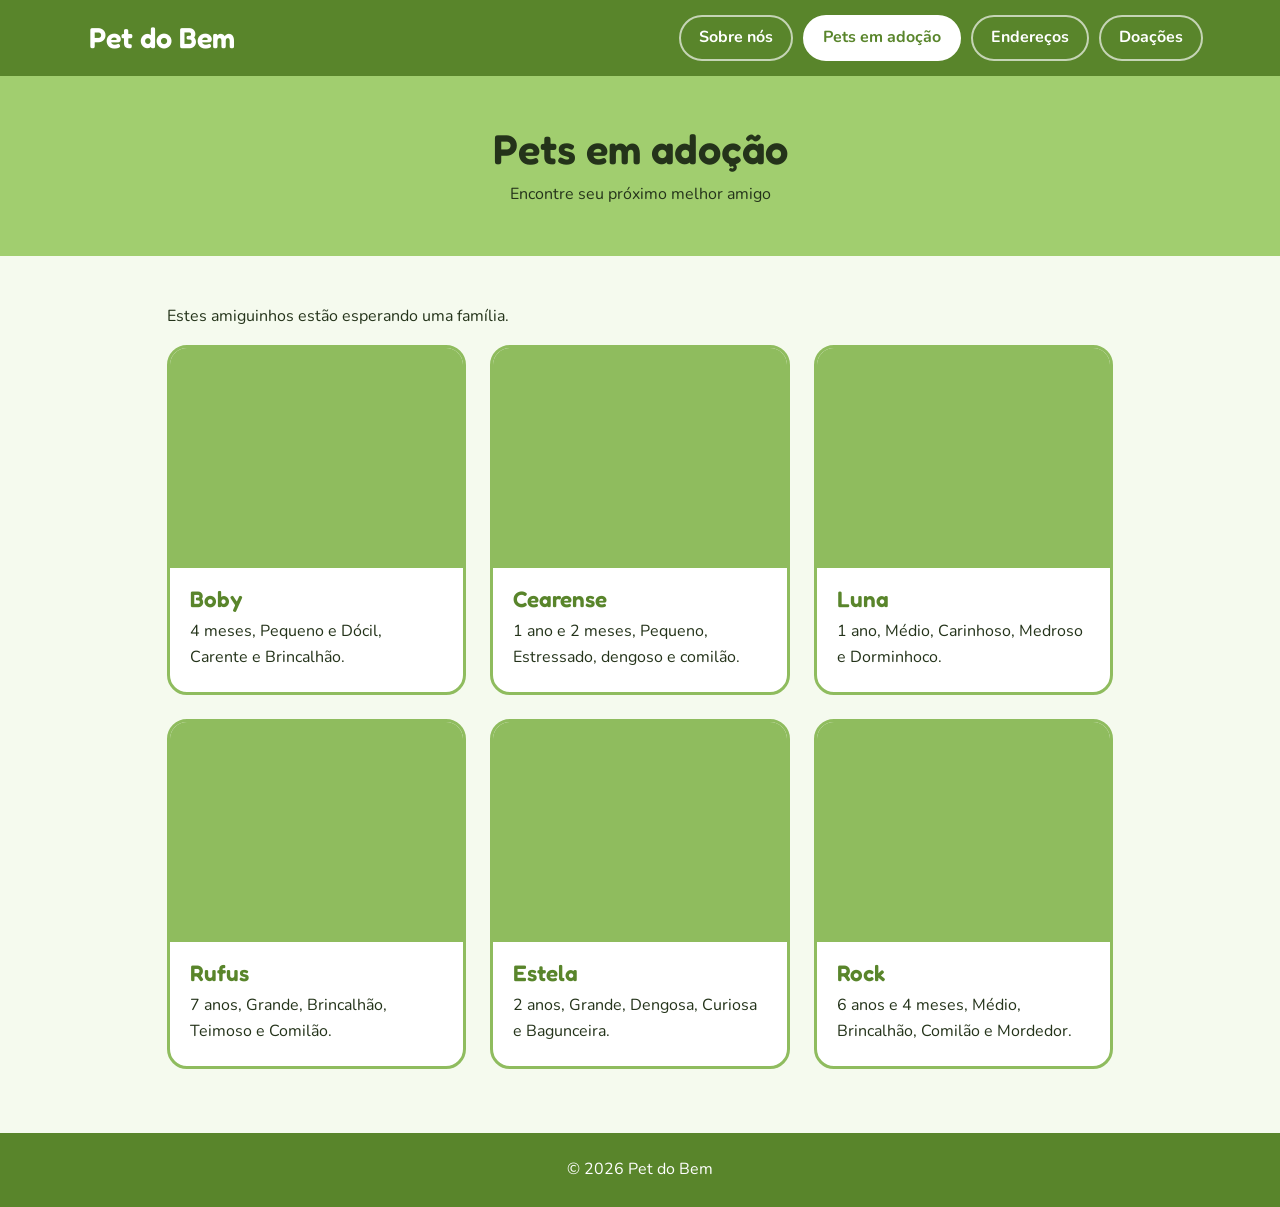
==== adocao.html @ d0f6801f "Add files via upload" ====
<!DOCTYPE html>
<html lang="pt-BR">
<head>
  <meta charset="UTF-8">
  <meta name="viewport" content="width=device-width, initial-scale=1">
  <title>Pets em adoção | Pet do Bem</title>
  <link rel="preconnect" href="https://fonts.googleapis.com">
  <link rel="preconnect" href="https://fonts.gstatic.com" crossorigin>
  <link href="https://fonts.googleapis.com/css2?family=Fredoka:wght@500;600&family=Nunito:wght@400;700&display=swap" rel="stylesheet">
  <link rel="stylesheet" href="style.css">
  <link rel="stylesheet" href="acessibilidade.css">
</head>
<body>

  <header class="topo">
    <a class="logo" href="index.html">
      <img class="logo-img" src="https://imgcdn.stablediffusionweb.com/2026/9/29/527c173d-e4d0-47e0-976a-0aa6f7d1f1d5.webp" alt="">
      <span>Pet do Bem</span>
    </a>
    <nav aria-label="Menu principal">
      <ul class="menu">
        <li><a href="sobre.html">Sobre nós</a></li>
        <li><a href="adocao.html" aria-current="page">Pets em adoção</a></li>
        <li><a href="enderecos.html">Endereços</a></li>
        <li><a href="doacoes.html">Doações</a></li>
      </ul>
    </nav>
  </header>

  <section class="pagina-topo">
    <h1>Pets em adoção</h1>
    <p>Encontre seu próximo melhor amigo</p>
  </section>

  <main class="conteudo">
    <p>Estes amiguinhos estão esperando uma família.</p>
    <div class="cards">
      <article class="card">
        <div class="card-foto" role="img" aria-label="Foto de Boby, pet em adoção" style="background-image: url('https://bompracachorro.blogfolha.uol.com.br/files/2017/10/img_0725-768x658.jpg')"></div>
        <div class="card-corpo">
          <h3>Boby</h3>
          <p>4 meses, Pequeno e Dócil, Carente e Brincalhão.</p>
        </div>
      </article>
      <article class="card">
        <div class="card-foto" role="img" aria-label="Foto de Cearense, pet em adoção" style="background-image: url('https://pixnio.com/free-images/2019/11/07/2019-11-07-11-02-51-1200x800.jpg')"></div>
        <div class="card-corpo">
          <h3>Cearense</h3>
          <p>1 ano e 2 meses, Pequeno, Estressado, dengoso e comilão.</p>
        </div>
      </article>
      <article class="card">
        <div class="card-foto" role="img" aria-label="Foto de Luna, pet em adoção" style="background-image: url('https://www.portaldodog.com.br/wp-content/uploads/2019/04/jack-russell-terrier-lying-dog-bed_1385-438.jpg')"></div>
        <div class="card-corpo">
          <h3>Luna</h3>
          <p>1 ano, Médio, Carinhoso, Medroso e Dorminhoco.</p>
        </div>
      </article>
      <article class="card">
        <div class="card-foto" role="img" aria-label="Foto de Rufus, pet em adoção" style="background-image: url('https://fotos.amomeupet.org/uploads/fotos/1624630386_60d5e472e8319_hd.jpeg')"></div>
        <div class="card-corpo">
          <h3>Rufus</h3>
          <p>7 anos, Grande, Brincalhão, Teimoso e Comilão.</p>
        </div>
      </article>
      <article class="card">
        <div class="card-foto" role="img" aria-label="Foto de Estela, pet em adoção" style="background-image: url('https://encrypted-tbn0.gstatic.com/images?q=tbn:ANd9GcQowdyr7FUEkprAl_MJGTAhGIv1s3kmtCga_kO8d2Eqyo5r_34YKFVzz2c&s=10.jpg')"></div>
        <div class="card-corpo">
          <h3>Estela</h3>
          <p>2 anos, Grande, Dengosa, Curiosa e Bagunceira.</p>
        </div>
      </article>
      <article class="card">
        <div class="card-foto" role="img" aria-label="Foto de Rock, pet em adoção" style="background-image: url('https://fisiocarepet.com.br/wp-content/uploads/2018/01/cadeira-rodas-para-cachorros-e1564421662306.jpg')"></div>
        <div class="card-corpo">
          <h3>Rock</h3>
          <p> 6 anos e 4 meses, Médio, Brincalhão, Comilão e Mordedor.</p>
        </div>
      </article>
    </div>
  </main>

  <footer class="rodape">
    <p>&copy; 2026 Pet do Bem</p>
  </footer>

  <div vw class="enabled">
    <div vw-access-button class="active"></div>
    <div vw-plugin-wrapper>
      <div class="vw-plugin-top-wrapper"></div>
    </div>
  </div>
  <script src="acessibilidade.js"></script>
  <script src="https://vlibras.gov.br/app/vlibras-plugin.js"></script>
  <script>new window.VLibras.Widget("https://vlibras.gov.br/app");</script>

</body>
</html>
---- style.css ----
/* ===== PALETA ===== */
:root {
  --color1: #a1ce6f;
  --color2: #8fbc5e;
  --color3: #7daa4d;
  --color4: #6b973c;
  --color5: #59852b;

  --fundo: #f5faee;
  --texto: #24331a;
  --branco: #ffffff;
}

/* ===== BASE ===== */
* {
  box-sizing: border-box;
  margin: 0;
  padding: 0;
}

body {
  font-family: "Nunito", Arial, sans-serif;
  color: var(--texto);
  background: var(--fundo);
  line-height: 1.6;
}

h1, h2, h3 {
  font-family: "Fredoka", "Nunito", Arial, sans-serif;
  font-weight: 600;
  line-height: 1.2;
}

a:focus-visible,
button:focus-visible {
  outline: 3px solid var(--color5);
  outline-offset: 3px;
}

/* ===== CABEÇALHO ===== */
.topo {
  background: var(--color5);
  color: var(--branco);
  display: flex;
  align-items: center;
  justify-content: space-between;
  flex-wrap: wrap;
  gap: 12px 24px;
  padding: 12px 6%;
}

.logo {
  display: flex;
  align-items: center;
  gap: 12px;
  font-family: "Fredoka", Arial, sans-serif;
  font-size: 1.8rem;
  font-weight: 600;
  color: var(--branco);
  text-decoration: none;
}

.logo-img {
  height: 52px;
  width: auto;
  border-radius: 50%;
  background: var(--branco);
  object-fit: contain;
}

.menu {
  display: flex;
  flex-wrap: wrap;
  gap: 10px;
  list-style: none;
}

.menu a {
  display: block;
  color: var(--branco);
  text-decoration: none;
  font-weight: 700;
  padding: 8px 18px;
  border: 2px solid rgba(255, 255, 255, 0.65);
  border-radius: 999px;
  transition: background 0.2s, color 0.2s;
}

.menu a:hover,
.menu a[aria-current="page"] {
  background: var(--branco);
  color: var(--color5);
  border-color: var(--branco);
}

/* ===== CARROSSEL ===== */
.carrossel {
  position: relative;
  width: 100%;
  height: 480px;
  overflow: hidden;
  background: var(--color4);
}

.slide {
  position: absolute;
  inset: 0;
  opacity: 0;
  transition: opacity 0.8s ease;
  background-color: var(--color3);
  background-size: cover;
  background-position: center;
}

.slide.ativo {
  opacity: 1;
}

/* Letreiro na lateral esquerda */
.slide span {
  position: absolute;
  top: 0;
  bottom: 0;
  left: 0;
  width: 46%;
  display: flex;
  align-items: center;
  padding: 0 8% 0 6%;
  background: linear-gradient(to right,
    rgba(40, 66, 17, 0.92) 0%,
    rgba(40, 66, 17, 0.85) 65%,
    rgba(40, 66, 17, 0) 100%);
  color: var(--branco);
  font-family: "Fredoka", Arial, sans-serif;
  font-weight: 600;
  font-size: clamp(1.4rem, 2.8vw, 2.5rem);
  line-height: 1.25;
  text-align: left;
  text-shadow: 0 2px 6px rgba(0, 0, 0, 0.35);
}

.bolinhas {
  position: absolute;
  bottom: 18px;
  left: 50%;
  transform: translateX(-50%);
  display: flex;
  gap: 10px;
  z-index: 2;
}

.bolinhas button {
  width: 14px;
  height: 14px;
  border-radius: 50%;
  border: 2px solid var(--branco);
  background: transparent;
  cursor: pointer;
}

.bolinhas button.ativo {
  background: var(--branco);
}

/* ===== TÍTULO DE SEÇÃO ===== */
.titulo-secao {
  text-align: center;
  color: var(--color5);
  font-size: 2.2rem;
  padding: 56px 6% 8px;
}

/* ===== ZIGUE-ZAGUE ===== */
.zigzag {
  max-width: 1100px;
  margin: 0 auto;
  padding: 24px 6% 56px;
}

.linha {
  display: grid;
  grid-template-columns: 1fr 1fr;
  align-items: center;
  gap: 48px;
  margin-bottom: 56px;
}

.linha:nth-child(even) .foto {
  order: 2;
}

.foto {
  aspect-ratio: 4 / 3;
  border-radius: 24px;
  background-color: var(--color2);
  background-size: cover;
  background-position: center;
  display: flex;
  align-items: center;
  justify-content: center;
  color: var(--branco);
  font-family: "Fredoka", Arial, sans-serif;
  text-align: center;
  padding: 16px;
}

.descricao {
  border-left: 6px solid var(--color1);
  padding-left: 24px;
}

.descricao h3 {
  color: var(--color5);
  font-size: 1.7rem;
  margin-bottom: 12px;
}

/* ===== BLOCOS DE NAVEGAÇÃO (página inicial) ===== */
.blocos {
  background: var(--color1);
  padding: 56px 6%;
}

.blocos-grade {
  max-width: 1100px;
  margin: 0 auto;
  display: grid;
  grid-template-columns: repeat(2, 1fr);
  gap: 24px;
}

.bloco {
  min-height: 220px;
  background: var(--branco);
  border: 3px solid var(--color4);
  border-radius: 20px;
  padding: 24px;
  display: flex;
  flex-direction: column;
  align-items: center;
  justify-content: center;
  gap: 10px;
  text-align: center;
  text-decoration: none;
  color: var(--texto);
  transition: transform 0.2s, background 0.2s;
}

.bloco:hover {
  transform: translateY(-4px);
  background: var(--fundo);
}

.bloco h3 {
  color: var(--color5);
  font-size: 1.8rem;
}

/* ===== PÁGINAS INTERNAS ===== */
.pagina-topo {
  background: var(--color1);
  text-align: center;
  padding: 48px 6%;
}

.pagina-topo h1 {
  color: var(--texto);
  font-size: 2.6rem;
  margin-bottom: 8px;
}

.conteudo {
  max-width: 1100px;
  margin: 0 auto;
  padding: 48px 6% 64px;
}

.conteudo h2 {
  color: var(--color5);
  font-size: 1.9rem;
  margin-bottom: 12px;
}

.conteudo p {
  margin-bottom: 16px;
  max-width: 70ch;
}

.cards {
  display: grid;
  grid-template-columns: repeat(auto-fit, minmax(250px, 1fr));
  gap: 24px;
}

.card {
  background: var(--branco);
  border: 3px solid var(--color2);
  border-radius: 20px;
  overflow: hidden;
}

.card-foto {
  aspect-ratio: 4 / 3;
  background-color: var(--color2);
  background-size: cover;
  background-position: center;
  display: flex;
  align-items: center;
  justify-content: center;
  color: var(--branco);
  font-family: "Fredoka", Arial, sans-serif;
}

.card-corpo {
  padding: 18px 20px 22px;
}

.card-corpo h3 {
  color: var(--color5);
  font-size: 1.4rem;
  margin-bottom: 6px;
}

.card-corpo p {
  margin-bottom: 0;
}

.card.sem-foto .card-corpo {
  padding: 28px 24px;
}

.botao {
  display: inline-block;
  margin-top: 14px;
  background: var(--color5);
  color: var(--branco);
  font-weight: 700;
  text-decoration: none;
  padding: 10px 22px;
  border-radius: 999px;
}

.botao:hover {
  background: var(--color4);
}

/* ===== RODAPÉ ===== */
.rodape {
  background: var(--color5);
  color: var(--branco);
  text-align: center;
  padding: 24px 6%;
}

/* ===== CELULAR ===== */
@media (max-width: 760px) {
  .logo {
    font-size: 1.5rem;
  }

  .logo-img {
    height: 42px;
  }

  .carrossel {
    height: 300px;
  }

  /* No celular o letreiro vai para a base da imagem */
  .slide span {
    top: auto;
    width: 100%;
    padding: 36px 6% 44px;
    background: linear-gradient(to top,
      rgba(40, 66, 17, 0.92) 0%,
      rgba(40, 66, 17, 0.8) 60%,
      rgba(40, 66, 17, 0) 100%);
    font-size: 1.25rem;
  }

  .linha {
    grid-template-columns: 1fr;
    gap: 20px;
  }

  .linha:nth-child(even) .foto {
    order: 0;
  }

  .blocos-grade {
    grid-template-columns: 1fr;
  }

  .pagina-topo h1 {
    font-size: 2rem;
  }
}

@media (prefers-reduced-motion: reduce) {
  .slide,
  .bloco,
  .menu a {
    transition: none;
  }
}
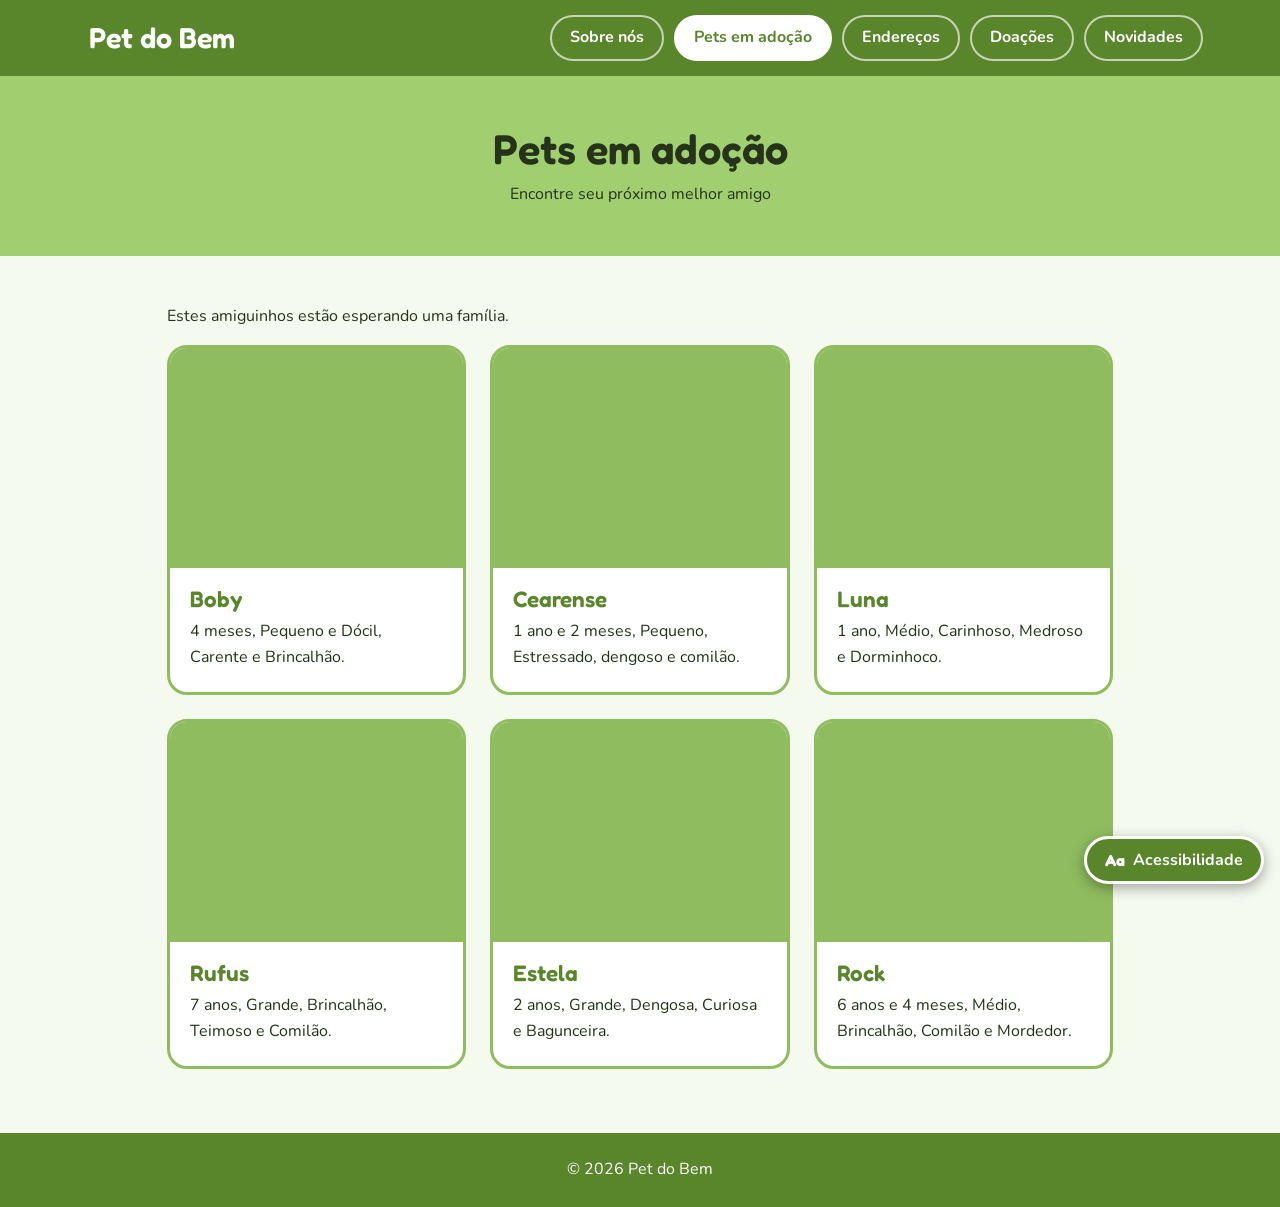
==== commit 94f1eacc: "Add files via upload" ====
--- a/adocao.html
+++ b/adocao.html
@@ -8,7 +8,175 @@
   <link rel="preconnect" href="https://fonts.gstatic.com" crossorigin>
   <link href="https://fonts.googleapis.com/css2?family=Fredoka:wght@500;600&family=Nunito:wght@400;700&display=swap" rel="stylesheet">
   <link rel="stylesheet" href="style.css">
-  <link rel="stylesheet" href="acessibilidade.css">
+  <script>
+/* ===== Acessibilidade – Pet do Bem =====
+   Botão flutuante no canto inferior direito, presente em todas as páginas.
+   Opções: cores do site, fonte, tamanho, espaço entre linhas e letras,
+   destacar links e pausar o carrossel. A escolha fica salva no navegador. */
+(function () {
+  var CHAVE = "petdobem-a11y-v2";
+  var html = document.documentElement;
+
+  var PADRAO = { tema: "padrao", familia: "padrao", fonte: 0, lh: 0, ls: 0, links: false, pausar: false };
+  var estado = Object.assign({}, PADRAO);
+
+  var TEMAS = [
+    ["padrao", "Padrão"],
+    ["contraste", "Alto contraste"],
+    ["escuro", "Modo escuro"],
+    ["cinza", "Escala de cinza"]
+  ];
+  var FAMILIAS = [
+    ["padrao", "Padrão do site"],
+    ["arial", "Arial"],
+    ["serif", "Com serifa"],
+    ["legivel", "Legível"]
+  ];
+  var PASSOS = {
+    fonte: { rotulo: "Tamanho da letra", niveis: ["100%", "112%", "125%", "150%"] },
+    lh:    { rotulo: "Espaço entre linhas", niveis: ["Padrão", "Médio", "Grande", "Máximo"] },
+    ls:    { rotulo: "Espaço entre letras", niveis: ["Padrão", "Médio", "Grande", "Máximo"] }
+  };
+
+  // Recupera a escolha anterior
+  try {
+    var salvo = JSON.parse(localStorage.getItem(CHAVE));
+    if (salvo) {
+      TEMAS.forEach(function (t) { if (salvo.tema === t[0]) estado.tema = t[0]; });
+      FAMILIAS.forEach(function (f) { if (salvo.familia === f[0]) estado.familia = f[0]; });
+      ["fonte", "lh", "ls"].forEach(function (k) {
+        estado[k] = Math.min(Math.max(parseInt(salvo[k], 10) || 0, 0), 3);
+      });
+      estado.links = !!salvo.links;
+      estado.pausar = !!salvo.pausar;
+    }
+  } catch (e) {}
+
+  var fonteCarregada = false;
+  function carregarFonteLegivel() {
+    if (fonteCarregada) return;
+    fonteCarregada = true;
+    var l = document.createElement("link");
+    l.rel = "stylesheet";
+    l.href = "https://fonts.googleapis.com/css2?family=Atkinson+Hyperlegible:wght@400;700&display=swap";
+    document.head.appendChild(l);
+  }
+
+  function marcar(nome, valor) {
+    if (valor) html.setAttribute(nome, valor);
+    else html.removeAttribute(nome);
+  }
+
+  function aplicar() {
+    marcar("data-tema", estado.tema !== "padrao" ? estado.tema : "");
+    marcar("data-familia", estado.familia !== "padrao" ? estado.familia : "");
+    marcar("data-fonte", estado.fonte || "");
+    marcar("data-lh", estado.lh || "");
+    marcar("data-ls", estado.ls || "");
+    marcar("data-links", estado.links ? "1" : "");
+    marcar("data-pausar", estado.pausar ? "1" : "");
+    if (estado.familia === "legivel") carregarFonteLegivel();
+    try { localStorage.setItem(CHAVE, JSON.stringify(estado)); } catch (e) {}
+    atualizarPainel();
+  }
+
+  function atualizarPainel() {
+    var p = document.getElementById("a11y-painel");
+    if (!p) return;
+    p.querySelectorAll("[data-tema]").forEach(function (b) {
+      b.setAttribute("aria-pressed", b.getAttribute("data-tema") === estado.tema);
+    });
+    p.querySelectorAll("[data-familia]").forEach(function (b) {
+      b.setAttribute("aria-pressed", b.getAttribute("data-familia") === estado.familia);
+    });
+    ["fonte", "lh", "ls"].forEach(function (k) {
+      p.querySelector('[data-valor="' + k + '"]').textContent = PASSOS[k].niveis[estado[k]];
+      p.querySelector('[data-passo="' + k + ':-1"]').disabled = estado[k] === 0;
+      p.querySelector('[data-passo="' + k + ':1"]').disabled = estado[k] === 3;
+    });
+    p.querySelector('[data-alternar="links"]').setAttribute("aria-pressed", estado.links);
+    p.querySelector('[data-alternar="pausar"]').setAttribute("aria-pressed", estado.pausar);
+  }
+
+  function opcoes(lista, atributo) {
+    return lista.map(function (o) {
+      return '<button type="button" class="a11y-botao" ' + atributo + '="' + o[0] + '" aria-pressed="false">' + o[1] + "</button>";
+    }).join("");
+  }
+
+  function passo(k) {
+    return '<div class="a11y-grupo"><span class="a11y-rotulo">' + PASSOS[k].rotulo + "</span>" +
+      '<div class="a11y-passo">' +
+      '<button type="button" class="a11y-botao" data-passo="' + k + ':-1" aria-label="Diminuir: ' + PASSOS[k].rotulo + '">−</button>' +
+      '<strong class="a11y-nivel" data-valor="' + k + '" aria-live="polite"></strong>' +
+      '<button type="button" class="a11y-botao" data-passo="' + k + ':1" aria-label="Aumentar: ' + PASSOS[k].rotulo + '">+</button>' +
+      "</div></div>";
+  }
+
+  function criarPainel() {
+    var caixa = document.createElement("div");
+    caixa.className = "a11y";
+    caixa.innerHTML =
+      '<div id="a11y-painel" class="a11y-painel" role="group" aria-label="Opções de acessibilidade" hidden>' +
+        '<div class="a11y-topo"><h2>Acessibilidade</h2>' +
+        '<button type="button" class="a11y-fechar" aria-label="Fechar painel">×</button></div>' +
+        '<div class="a11y-grupo"><span class="a11y-rotulo">Cores do site</span>' +
+          '<div class="a11y-opcoes">' + opcoes(TEMAS, "data-tema") + "</div></div>" +
+        '<div class="a11y-grupo"><span class="a11y-rotulo">Fonte das letras</span>' +
+          '<div class="a11y-opcoes">' + opcoes(FAMILIAS, "data-familia") + "</div></div>" +
+        passo("fonte") + passo("lh") + passo("ls") +
+        '<div class="a11y-grupo"><span class="a11y-rotulo">Outros</span>' +
+          '<button type="button" class="a11y-botao" data-alternar="links" aria-pressed="false">Destacar links</button>' +
+          '<button type="button" class="a11y-botao" data-alternar="pausar" aria-pressed="false">Pausar carrossel</button></div>' +
+        '<button type="button" class="a11y-botao a11y-reset" data-reset="1">Restaurar padrão</button>' +
+      "</div>" +
+      '<button type="button" class="a11y-abrir" aria-expanded="false" aria-controls="a11y-painel">' +
+        '<span aria-hidden="true">Aa</span> Acessibilidade</button>';
+    document.body.appendChild(caixa);
+
+    var painel = caixa.querySelector("#a11y-painel");
+    var abrir = caixa.querySelector(".a11y-abrir");
+
+    function mostrar(sim) {
+      painel.hidden = !sim;
+      abrir.setAttribute("aria-expanded", sim);
+    }
+
+    abrir.addEventListener("click", function () { mostrar(painel.hidden); });
+    caixa.querySelector(".a11y-fechar").addEventListener("click", function () { mostrar(false); abrir.focus(); });
+
+    document.addEventListener("keydown", function (e) {
+      if (e.key === "Escape" && !painel.hidden) { mostrar(false); abrir.focus(); }
+    });
+    document.addEventListener("click", function (e) {
+      if (!painel.hidden && !caixa.contains(e.target)) mostrar(false);
+    });
+
+    painel.addEventListener("click", function (e) {
+      var b = e.target.closest("button");
+      if (!b) return;
+      if (b.hasAttribute("data-tema")) estado.tema = b.getAttribute("data-tema");
+      else if (b.hasAttribute("data-familia")) estado.familia = b.getAttribute("data-familia");
+      else if (b.hasAttribute("data-passo")) {
+        var partes = b.getAttribute("data-passo").split(":");
+        var k = partes[0];
+        estado[k] = Math.min(Math.max(estado[k] + parseInt(partes[1], 10), 0), 3);
+      } else if (b.hasAttribute("data-alternar")) {
+        var chave = b.getAttribute("data-alternar");
+        estado[chave] = !estado[chave];
+      } else if (b.hasAttribute("data-reset")) {
+        estado = Object.assign({}, PADRAO);
+      } else return;
+      aplicar();
+    });
+
+    atualizarPainel();
+  }
+
+  aplicar(); // aplica as escolhas salvas já no carregamento
+  document.addEventListener("DOMContentLoaded", criarPainel);
+})();
+  </script>
 </head>
 <body>
 
@@ -23,6 +191,7 @@
         <li><a href="adocao.html" aria-current="page">Pets em adoção</a></li>
         <li><a href="enderecos.html">Endereços</a></li>
         <li><a href="doacoes.html">Doações</a></li>
+        <li><a href="index.html#novidades">Novidades</a></li>
       </ul>
     </nav>
   </header>
@@ -84,15 +253,5 @@
     <p>&copy; 2026 Pet do Bem</p>
   </footer>
 
-  <div vw class="enabled">
-    <div vw-access-button class="active"></div>
-    <div vw-plugin-wrapper>
-      <div class="vw-plugin-top-wrapper"></div>
-    </div>
-  </div>
-  <script src="acessibilidade.js"></script>
-  <script src="https://vlibras.gov.br/app/vlibras-plugin.js"></script>
-  <script>new window.VLibras.Widget("https://vlibras.gov.br/app");</script>
-
 </body>
 </html>
--- a/style.css
+++ b/style.css
@@ -16,6 +16,10 @@
   box-sizing: border-box;
   margin: 0;
   padding: 0;
+}
+
+html {
+  scroll-behavior: smooth;
 }
 
 body {
@@ -397,9 +401,285 @@
 }
 
 @media (prefers-reduced-motion: reduce) {
+  html {
+    scroll-behavior: auto;
+  }
+
   .slide,
   .bloco,
   .menu a {
     transition: none;
   }
+}
+
+/* =====================================================
+   ACESSIBILIDADE (controlado por acessibilidade.js)
+   ===================================================== */
+
+/* ----- Botão e painel (canto inferior direito) ----- */
+.a11y {
+  position: fixed;
+  right: 16px;
+  bottom: 16px;
+  z-index: 1000;
+  display: flex;
+  flex-direction: column;
+  align-items: flex-end;
+  gap: 10px;
+}
+
+.a11y-abrir {
+  display: flex;
+  align-items: center;
+  gap: 8px;
+  background: var(--color5);
+  color: #fff;
+  border: 3px solid #fff;
+  border-radius: 999px;
+  padding: 10px 18px;
+  font: 700 1rem "Nunito", Arial, sans-serif;
+  cursor: pointer;
+  box-shadow: 0 4px 14px rgba(0, 0, 0, 0.35);
+}
+
+.a11y-abrir span {
+  font-family: "Fredoka", Arial, sans-serif;
+}
+
+.a11y-painel {
+  width: min(340px, calc(100vw - 32px));
+  max-height: calc(100vh - 100px);
+  overflow-y: auto;
+  background: #fff;
+  color: #24331a;
+  border: 3px solid var(--color5);
+  border-radius: 18px;
+  padding: 16px;
+  display: flex;
+  flex-direction: column;
+  gap: 14px;
+  box-shadow: 0 6px 20px rgba(0, 0, 0, 0.35);
+}
+
+.a11y-painel[hidden] { display: none; }
+
+.a11y-topo {
+  display: flex;
+  align-items: center;
+  justify-content: space-between;
+}
+
+.a11y-painel h2 {
+  font-size: 1.3rem;
+  color: var(--color5);
+}
+
+.a11y-fechar {
+  width: 36px;
+  height: 36px;
+  border-radius: 50%;
+  border: 2px solid var(--color5);
+  background: #fff;
+  color: var(--color5);
+  font-size: 1.4rem;
+  line-height: 1;
+  cursor: pointer;
+}
+
+.a11y-grupo {
+  display: flex;
+  flex-direction: column;
+  gap: 6px;
+}
+
+.a11y-rotulo {
+  font-weight: 700;
+  font-size: 0.95rem;
+}
+
+.a11y-opcoes {
+  display: grid;
+  grid-template-columns: 1fr 1fr;
+  gap: 6px;
+}
+
+.a11y-passo {
+  display: flex;
+  align-items: center;
+  gap: 8px;
+}
+
+.a11y-nivel {
+  flex: 1;
+  text-align: center;
+}
+
+.a11y-botao {
+  background: #fff;
+  color: #24331a;
+  border: 2px solid var(--color5);
+  border-radius: 12px;
+  padding: 8px 12px;
+  font: 700 0.95rem "Nunito", Arial, sans-serif;
+  cursor: pointer;
+}
+
+.a11y-passo .a11y-botao { min-width: 48px; font-size: 1.2rem; }
+.a11y-botao:hover:not(:disabled) { background: #eef6e4; }
+.a11y-botao[aria-pressed="true"] { background: var(--color5); color: #fff; }
+.a11y-botao:disabled { opacity: 0.45; cursor: not-allowed; }
+
+/* O painel mantém espaçamento próprio, para sempre ficar legível */
+.a11y * { line-height: 1.4 !important; letter-spacing: normal !important; }
+
+/* ----- Tamanho da letra ----- */
+html[data-fonte="1"] { font-size: 112.5%; }
+html[data-fonte="2"] { font-size: 125%; }
+html[data-fonte="3"] { font-size: 150%; }
+
+html[data-fonte="1"] .carrossel { height: 530px; }
+html[data-fonte="2"] .carrossel { height: 590px; }
+html[data-fonte="3"] .carrossel { height: 680px; }
+html[data-fonte="2"] .slide span,
+html[data-fonte="3"] .slide span { width: 58%; }
+
+/* ----- Fonte das letras ----- */
+html[data-familia="arial"]   { --a-familia: Arial, Helvetica, sans-serif; }
+html[data-familia="serif"]   { --a-familia: Georgia, "Times New Roman", serif; }
+html[data-familia="legivel"] { --a-familia: "Atkinson Hyperlegible", Arial, sans-serif; }
+html[data-familia] * { font-family: var(--a-familia) !important; }
+
+/* ----- Espaço entre linhas ----- */
+html[data-lh="1"] { --a-lh: 1.8; }
+html[data-lh="2"] { --a-lh: 2.1; }
+html[data-lh="3"] { --a-lh: 2.5; }
+html[data-lh] * { line-height: var(--a-lh); }
+html[data-lh] .logo,
+html[data-lh] .menu a,
+html[data-lh] .botao { line-height: 1.4; }
+html[data-lh] .conteudo p { margin-bottom: 24px; }
+
+/* ----- Espaço entre letras e palavras ----- */
+html[data-ls="1"] { --a-ls: 0.05em; --a-ws: 0.1em; }
+html[data-ls="2"] { --a-ls: 0.1em;  --a-ws: 0.2em; }
+html[data-ls="3"] { --a-ls: 0.16em; --a-ws: 0.3em; }
+html[data-ls] * { letter-spacing: var(--a-ls); word-spacing: var(--a-ws); }
+
+/* ----- Destacar links ----- */
+html[data-links] a {
+  text-decoration: underline !important;
+  text-decoration-thickness: 3px;
+  text-underline-offset: 4px;
+  outline: 3px solid #ffbf00;
+  outline-offset: 2px;
+}
+
+/* ----- Pausar carrossel e animações ----- */
+html[data-pausar] * {
+  transition: none !important;
+  animation: none !important;
+  scroll-behavior: auto !important;
+}
+
+/* ----- Escala de cinza (o botão de acessibilidade não é afetado) ----- */
+html[data-tema="cinza"] body > :not(.a11y) { filter: grayscale(1); }
+
+/* ----- Temas de cor: alto contraste e modo escuro ----- */
+html[data-tema="contraste"] {
+  --a-bg: #000; --a-fg: #fff; --a-accent: #ffd400; --a-accent-fg: #000;
+  --a-surface: #000; --a-surface2: #222; --a-line: #ffd400;
+}
+html[data-tema="escuro"] {
+  --a-bg: #101a0b; --a-fg: #eef6e4; --a-accent: #a1ce6f; --a-accent-fg: #101a0b;
+  --a-surface: #1a2a12; --a-surface2: #2a4020; --a-line: #8fbc5e;
+}
+
+html:is([data-tema="contraste"], [data-tema="escuro"]) body { background: var(--a-bg); color: var(--a-fg); }
+html:is([data-tema="contraste"], [data-tema="escuro"]) a:focus-visible, html:is([data-tema="contraste"], [data-tema="escuro"]) button:focus-visible { outline: 3px solid var(--a-accent); outline-offset: 3px; }
+
+html:is([data-tema="contraste"], [data-tema="escuro"]) .topo, html:is([data-tema="contraste"], [data-tema="escuro"]) .rodape { background: var(--a-surface); color: var(--a-fg); border: 0 solid var(--a-accent); }
+html:is([data-tema="contraste"], [data-tema="escuro"]) .topo { border-bottom-width: 4px; }
+html:is([data-tema="contraste"], [data-tema="escuro"]) .rodape { border-top-width: 4px; }
+html:is([data-tema="contraste"], [data-tema="escuro"]) .logo { color: var(--a-fg); }
+html:is([data-tema="contraste"], [data-tema="escuro"]) .logo-img { background: #fff; }
+
+html:is([data-tema="contraste"], [data-tema="escuro"]) .menu a { color: var(--a-fg); border-color: var(--a-fg); }
+html:is([data-tema="contraste"], [data-tema="escuro"]) .menu a:hover, html:is([data-tema="contraste"], [data-tema="escuro"]) .menu a[aria-current="page"] {
+  background: var(--a-accent); color: var(--a-accent-fg); border-color: var(--a-accent);
+}
+
+html:is([data-tema="contraste"], [data-tema="escuro"]) .carrossel { background: var(--a-bg); }
+html:is([data-tema="contraste"], [data-tema="escuro"]) .slide { background-color: var(--a-surface2); }
+html:is([data-tema="contraste"], [data-tema="escuro"]) .slide span {
+  background: linear-gradient(to right, var(--a-bg) 0%, var(--a-bg) 60%, transparent 100%);
+  color: var(--a-fg);
+  text-shadow: none;
+}
+html:is([data-tema="contraste"], [data-tema="escuro"]) .bolinhas button { border-color: var(--a-accent); }
+html:is([data-tema="contraste"], [data-tema="escuro"]) .bolinhas button.ativo { background: var(--a-accent); }
+
+html:is([data-tema="contraste"], [data-tema="escuro"]) .titulo-secao, html:is([data-tema="contraste"], [data-tema="escuro"]) .conteudo h2, html:is([data-tema="contraste"], [data-tema="escuro"]) .descricao h3, html:is([data-tema="contraste"], [data-tema="escuro"]) .card-corpo h3,
+html:is([data-tema="contraste"], [data-tema="escuro"]) .bloco h3, html:is([data-tema="contraste"], [data-tema="escuro"]) .pagina-topo h1 { color: var(--a-accent); }
+html:is([data-tema="contraste"], [data-tema="escuro"]) .descricao { border-left-color: var(--a-accent); }
+html:is([data-tema="contraste"], [data-tema="escuro"]) .foto, html:is([data-tema="contraste"], [data-tema="escuro"]) .card-foto { background-color: var(--a-surface2); color: var(--a-fg); }
+
+html:is([data-tema="contraste"], [data-tema="escuro"]) .pagina-topo { background: var(--a-surface); color: var(--a-fg); border-bottom: 4px solid var(--a-accent); }
+html:is([data-tema="contraste"], [data-tema="escuro"]) .blocos { background: var(--a-bg); border-top: 4px solid var(--a-accent); }
+html:is([data-tema="contraste"], [data-tema="escuro"]) .bloco { background: var(--a-surface); border-color: var(--a-accent); color: var(--a-fg); }
+html:is([data-tema="contraste"], [data-tema="escuro"]) .bloco:hover { background: var(--a-surface2); }
+html:is([data-tema="contraste"], [data-tema="escuro"]) .card { background: var(--a-surface); border-color: var(--a-accent); color: var(--a-fg); }
+
+html:is([data-tema="contraste"], [data-tema="escuro"]) .botao { background: var(--a-accent); color: var(--a-accent-fg); }
+html:is([data-tema="contraste"], [data-tema="escuro"]) .botao:hover { background: var(--a-fg); color: var(--a-bg); }
+
+html:is([data-tema="contraste"], [data-tema="escuro"]) .a11y-abrir { background: var(--a-accent); color: var(--a-accent-fg); border-color: var(--a-bg); }
+html:is([data-tema="contraste"], [data-tema="escuro"]) .a11y-painel { background: var(--a-surface); color: var(--a-fg); border-color: var(--a-accent); }
+html:is([data-tema="contraste"], [data-tema="escuro"]) .a11y-painel h2 { color: var(--a-accent); }
+html:is([data-tema="contraste"], [data-tema="escuro"]) .a11y-fechar { background: var(--a-surface); color: var(--a-accent); border-color: var(--a-accent); }
+html:is([data-tema="contraste"], [data-tema="escuro"]) .a11y-botao { background: var(--a-surface); color: var(--a-fg); border-color: var(--a-fg); }
+html:is([data-tema="contraste"], [data-tema="escuro"]) .a11y-botao:hover:not(:disabled) { background: var(--a-surface2); }
+html:is([data-tema="contraste"], [data-tema="escuro"]) .a11y-botao[aria-pressed="true"] { background: var(--a-accent); color: var(--a-accent-fg); border-color: var(--a-accent); }
+
+/* ----- Ajustes no celular ----- */
+@media (max-width: 760px) {
+  html[data-fonte="1"] .carrossel { height: 340px; }
+  html[data-fonte="2"] .carrossel { height: 390px; }
+  html[data-fonte="3"] .carrossel { height: 470px; }
+  html[data-fonte="2"] .slide span,
+  html[data-fonte="3"] .slide span { width: 100%; }
+
+  html:is([data-tema="contraste"], [data-tema="escuro"]) .slide span {
+    background: linear-gradient(to top, var(--a-bg) 0%, var(--a-bg) 55%, transparent 100%);
+  }
+}
+
+/* ===== Botão Pausar/Continuar do carrossel ===== */
+.carrossel-pausa {
+  position: absolute;
+  top: 14px;
+  right: 14px;
+  z-index: 2;
+  background: rgba(40, 66, 17, 0.9);
+  color: #fff;
+  border: 2px solid #fff;
+  border-radius: 999px;
+  padding: 6px 16px;
+  font: 700 0.95rem "Nunito", Arial, sans-serif;
+  cursor: pointer;
+}
+
+.carrossel-pausa:hover {
+  background: #fff;
+  color: var(--color5);
+}
+
+html:is([data-tema="contraste"], [data-tema="escuro"]) .carrossel-pausa {
+  background: var(--a-surface);
+  color: var(--a-fg);
+  border-color: var(--a-accent);
+}
+
+html:is([data-tema="contraste"], [data-tema="escuro"]) .carrossel-pausa:hover {
+  background: var(--a-accent);
+  color: var(--a-accent-fg);
 }
